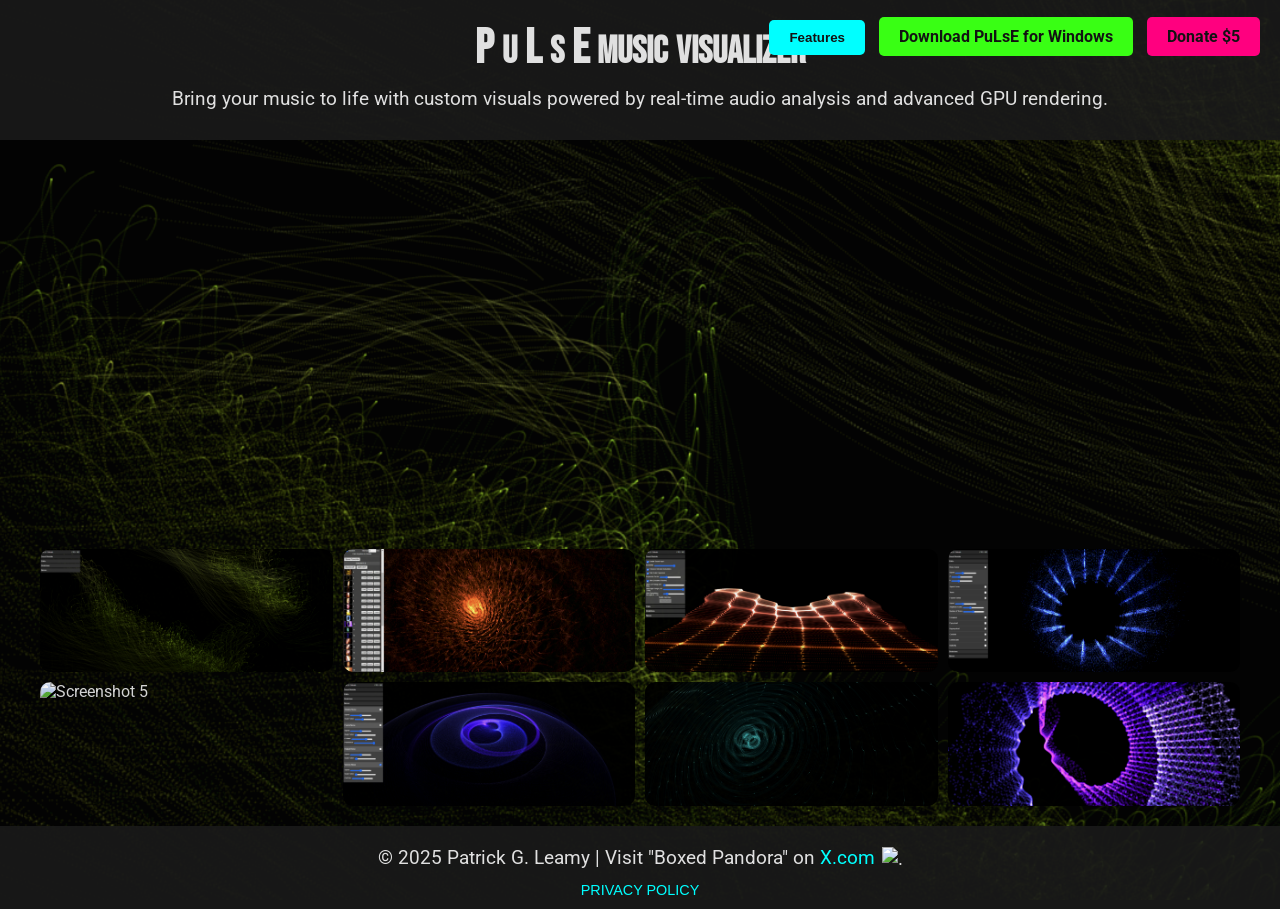
==== index.html @ ae602a89 "Add files via upload" ====
<!DOCTYPE html>
<html lang="en">
<head>
    <meta charset="UTF-8">
    <meta name="viewport" content="width=device-width, initial-scale=1.0">
    <title>PuLsE Music Visualizer</title>
    <link href="https://fonts.googleapis.com/css2?family=Roboto:wght@400;700&family=Bebas+Neue&display=swap" rel="stylesheet">
    <style>
        /* Add smooth scrolling to the entire page */
        html {
            scroll-behavior: smooth;
        }

        /* General Styles */
        body {
            margin: 0;
            font-family: 'Roboto', sans-serif;
            background-color: #121212;
            color: #e0e0e0;
            position: relative;
            overflow-x: hidden;
        }

        /* Background Image with Opacity */
        body::before {
            content: "";
            position: fixed;
            top: 0;
            left: 0;
            width: 100%;
            height: 100%;
            background-image: url('background.png'); /* Replace with your image */
            background-size: cover;
            background-position: center;
            opacity: 0.8;
            z-index: -1;
        }

        /* Header */
        header {
            text-align: center;
            padding: 20px;
            background-color: rgba(26, 26, 26, 0.9);
            position: relative;
        }

        h1 {
            font-family: 'Bebas Neue', sans-serif;
            font-size: 3em;
            margin: 0;
        }

        p {
            font-size: 1.2em;
            margin: 10px 0;
        }

        nav {
            position: absolute;
            top: 20px;
            right: 20px;
        }

        .btn {
            padding: 10px 20px;
            margin-left: 10px;
            background-color: #00ffff;
            color: #121212;
            text-decoration: none;
            font-weight: bold;
            border-radius: 5px;
            border: none;
            cursor: pointer;
            transition: opacity 0.3s ease;
        }

        .btn:hover {
            opacity: 0.9;
        }

        .btn.download {
            background-color: #39ff14;
        }

        .btn.donate {
            background-color: #ff007f;
        }

        /* Video Section */
        .video-section {
            display: flex;
            justify-content: center;
            padding: 20px;
        }

        .video-wrapper {
            position: relative;
            width: 50%;
            max-width: 600px;
            padding-bottom: 28.125%; /* 16:9 Aspect Ratio */
        }

        .video-wrapper iframe {
            position: absolute;
            top: 0;
            left: 0;
            width: 100%;
            height: 100%;
        }

        /* Screenshots Section */
        .screenshots-section {
            display: flex;
            justify-content: center;
            padding: 20px;
        }

        .screenshot-grid {
            display: grid;
            grid-template-columns: repeat(4, 1fr);
            gap: 10px;
            max-width: 1200px;
            width: 100%;
        }

        .screenshot-grid img {
            width: 100%;
            height: auto;
            object-fit: cover;
            cursor: pointer;
            opacity: 0.95;
            transition: opacity 0.3s ease;
            border-radius: 10px;
        }

        .screenshot-grid img:hover {
            opacity: 1;
        }

        /* Features Pane */
        #features-pane {
            position: fixed;
            top: 0;
            left: 0;
            width: 20%;
            height: 100%;
            background-color: rgba(26, 26, 26, 0.9);
            padding: 20px;
            opacity: 0;
            visibility: hidden;
            transition: opacity 0.3s ease-in-out;
            z-index: 1000;
        }

        #features-pane.open {
            opacity: 1;
            visibility: visible;
        }

        #close-features {
            background: none;
            border: none;
            color: #e0e0e0;
            font-size: 1.2em;
            cursor: pointer;
            margin-bottom: 20px;
        }

        #features-pane h2 {
            font-family: 'Bebas Neue', sans-serif;
            font-size: 2em;
            margin: 0 0 20px;
        }

        #features-pane ul {
            list-style: none;
            padding: 0;
        }

        #features-pane li {
            margin: 10px 0;
            font-size: 1.1em;
        }

        /* Modal for Full-Sized Images */
        .modal {
            display: none;
            position: fixed;
            z-index: 1000;
            left: 0;
            top: 0;
            width: 100%;
            height: 100%;
            background-color: rgba(0, 0, 0, 0.9);
            overflow-y: auto; /* Enable scrolling if content overflows */
        }

        .modal-content {
            display: block;
            max-width: 90vw;
            max-height: 90vh;
            object-fit: contain;
            position: absolute;
            top: 50%;
            left: 50%;
            transform: translate(-50%, -50%);
        }

        .privacy-modal-content {
            background-color: #1a1a1a;
            color: #e0e0e0;
            padding: 20px;
            border-radius: 5px;
            max-width: 80vw;
            max-height: 80vh;
            overflow-y: auto;
            position: absolute;
            top: 50%;
            left: 50%;
            transform: translate(-50%, -50%);
        }

        .close {
            position: absolute;
            top: 15px;
            right: 35px;
            color: #f1f1f1;
            font-size: 40px;
            font-weight: bold;
            cursor: pointer;
        }

        .close:hover {
            color: #bbb;
        }

        .prev, .next {
            cursor: pointer;
            position: absolute;
            top: 50%;
            width: auto;
            padding: 16px;
            margin-top: -22px;
            color: white;
            font-weight: bold;
            font-size: 18px;
            transition: 0.6s ease;
            user-select: none;
        }

        .prev {
            left: 0;
        }

        .next {
            right: 0;
        }

        .prev:hover, .next:hover {
            background-color: rgba(0, 0, 0, 0.8);
        }

        /* Footer */
        footer {
            text-align: center;
            padding: 10px;
            background-color: rgba(26, 26, 26, 0.9);
        }

        footer a {
            color: #00ffff;
            text-decoration: none;
        }

        footer a:hover {
            text-decoration: underline;
        }

        footer .privacy-btn {
            color: #00ffff;
            background: none;
            border: none;
            font-size: 0.9em;
            cursor: pointer;
            padding: 0;
        }

        footer .privacy-btn:hover {
            text-decoration: underline;
        }

        /* Responsive Design */
        @media (max-width: 768px) {
            .screenshot-grid {
                grid-template-columns: repeat(2, 1fr);
            }

            #features-pane {
                width: 40%;
            }

            nav {
                position: static;
                margin-top: 20px;
            }

            .btn {
                display: inline-block;
                margin: 5px;
            }

            .video-wrapper {
                width: 80%;
            }
        }

        @media (max-width: 480px) {
            .screenshot-grid {
                grid-template-columns: 1fr;
            }

            #features-pane {
                width: 100%;
            }

            .video-wrapper {
                width: 100%;
            }
        }

        h1 {
            font-family: 'Bebas Neue', sans-serif;
            font-size: 3em;
        }

        h1 .small {
            font-size: 0.8em;
        }
    </style>
</head>
<body>
    <!-- Header -->
    <header>
        <h1>
            <span class="large">P</span>
            <span class="small">u</span>
            <span class="large">L</span>
            <span class="small">s</span>
            <span class="large">E</span>
            <span class="small">Music</span>
            <span class="small">Visualizer</span>
        </h1>
        <p>Bring your music to life with custom visuals powered by real-time audio analysis and advanced GPU rendering.</p>
        <nav>
            <button id="features-btn" class="btn">Features</button>
            <a href="https://drive.google.com/drive/folders/1B0m5TrsdtE4u1Ck6Iwz5GfUjIjrh9o7e?usp=drive_link" class="btn download">Download PuLsE for Windows</a>
            <a href="https://www.paypal.com/donate/?hosted_button_id=KL9MTW9S89GFJ" class="btn donate">Donate $5</a>
        </nav>
    </header>

    <!-- Main Content -->
    <main>
        <!-- YouTube Video Placeholder -->
        <section class="video-section">
            <div class="video-wrapper">
                <iframe src="https://www.youtube.com/embed/2X6csBCjyRQ" frameborder="0" allow="autoplay; encrypted-media" allowfullscreen></iframe>
            </div>
        </section>

        <!-- Screenshot Grid with Modal Trigger -->
        <section class="screenshots-section">
            <div class="screenshot-grid">
                <img src="1.png" alt="Screenshot 1">
                <img src="2.png" alt="Screenshot 2">
                <img src="3.png" alt="Screenshot 3">
                <img src="4.png" alt="Screenshot 4">
                <img src="5.png" alt="Screenshot 5">
                <img src="6.png" alt="Screenshot 6">
                <img src="7.png" alt="Screenshot 7">
                <img src="8.png" alt="Screenshot 8">
            </div>
        </section>
    </main>

    <!-- Features Pane -->
    <aside id="features-pane">
        <button id="close-features">Close</button>
        <h2>Features</h2>
        <ul>
            <li>Real-time music visualization</li>
            <li>Make unique favorites</li>
            <li>Many configurable equations</li>
            <li>Save and Share Favorites</li>
            <li>Favorites Slideshow</li>
            <li>Compatibility with Windows "Stereo Mix" for audio analysis</li>
            <li>High-performance GPU accelerated point cloud rendering</li>
        </ul>
    </aside>

    <!-- Modal for Full-Sized Images -->
    <div class="modal" id="imageModal">
        <span class="close">×</span>
        <img class="modal-content" id="modalImage">
        <div class="prev">❮</div>
        <div class="next">❯</div>
    </div>

    <!-- Modal for Privacy Policy -->
    <div class="modal" id="privacyModal">
        <span class="close">×</span>
        <div class="privacy-modal-content">
            <h2>Privacy Policy for PuLsE Music Visualizer</h2>
            <p><strong>Last Updated: March 6, 2025</strong></p>
            <p>Welcome to PuLsE Music Visualizer, a desktop application developed by Patrick G. Leamy ("we," "us," or "our"). This Privacy Policy explains how we handle information when you use PuLsE Music Visualizer ("the App"). We are committed to protecting your privacy, and we want you to understand that the App is designed to operate without collecting or tracking any personal information.</p>
            <h3>Information We Collect</h3>
            <p>PuLsE Music Visualizer <strong>does not collect, store, or transmit any personal information</strong> about you. The App functions solely as a music visualizer, analyzing audio output from your device in real-time to create visual effects. No data about you, your device, or your usage is gathered, tracked, or shared.</p>
            <ul>
                <li><strong>No Personal Data</strong>: We do not collect your name, email address, IP address, or any other personally identifiable information.</li>
                <li><strong>No Audio Content</strong>: The App processes audio data locally on your device for visualization purposes only. We do not record, store, or analyze the content of the audio you play.</li>
                <li><strong>No Tracking</strong>: We do not use cookies, analytics, or any tracking technologies to monitor your activity within the App.</li>
            </ul>
            <h3>How We Use Information</h3>
            <p>Since PuLsE Music Visualizer does not collect any personal information, there is no data for us to use, share, or process beyond the real-time audio analysis required for the visualization feature. All processing occurs locally on your device and is not sent to us or any third party.</p>
            <h3>Data Sharing</h3>
            <p>We do not share any information with third parties because no personal or usage data is collected by the App.</p>
            <h3>Children’s Privacy</h3>
            <p>PuLsE Music Visualizer does not collect any personal information and is safe for use by individuals of all ages, including children. It complies with the Children’s Online Privacy Protection Act (COPPA) by not gathering any data from users.</p>
            <h3>Changes to This Privacy Policy</h3>
            <p>We may update this Privacy Policy from time to time to reflect changes in the App or legal requirements. Any updates will be posted here with a revised "Last Updated" date. Since the App does not collect data, changes are unlikely to affect your use.</p>
            <h3>Contact Us</h3>
            <p>If you have any questions about this Privacy Policy or PuLsE Music Visualizer, please contact us at <a href="mailto:pgleamy@icloud.com">pgleamy@icloud.com</a>. We’re happy to assist you.</p>
        </div>
    </div>

    <!-- Footer -->
    <footer>
        <p>© 2025 Patrick G. Leamy | Visit "Boxed Pandora" on <a href="https://twitter.com/pgleamy" target="_blank">X.com </a><img src="https://hits.sh/pgleamy.github.io/PuLsE-Music-Visualizer/hits.png.svg?color=555555" style="width: 20px; height: 14px; vertical-align: middle; margin-left: 2px;" alt="."></p>
        <button class="privacy-btn" id="privacy-btn">PRIVACY POLICY</button>
    </footer>

    <!-- JavaScript for Interactivity -->
    <script>
        // Toggle Features Pane
        document.getElementById('features-btn').addEventListener('click', () => {
            document.getElementById('features-pane').classList.add('open');
        });
        document.getElementById('close-features').addEventListener('click', () => {
            document.getElementById('features-pane').classList.remove('open');
        });

        // Modal Functionality for Screenshots
        const images = document.querySelectorAll('.screenshot-grid img');
        const imageModal = document.getElementById('imageModal');
        const modalImg = document.getElementById('modalImage');
        const closeImageBtn = imageModal.querySelector('.close');
        const prevBtn = document.querySelector('.prev');
        const nextBtn = document.querySelector('.next');
        let currentIndex = 0;

        images.forEach((img, index) => {
            img.addEventListener('click', () => {
                currentIndex = index;
                modalImg.src = img.src;
                imageModal.style.display = 'block';
            });
        });

        closeImageBtn.addEventListener('click', () => {
            imageModal.style.display = 'none';
        });

        prevBtn.addEventListener('click', () => {
            currentIndex = (currentIndex > 0) ? currentIndex - 1 : images.length - 1;
            modalImg.src = images[currentIndex].src;
        });

        nextBtn.addEventListener('click', () => {
            currentIndex = (currentIndex < images.length - 1) ? currentIndex + 1 : 0;
            modalImg.src = images[currentIndex].src;
        });

        imageModal.addEventListener('click', (e) => {
            if (e.target === imageModal) {
                imageModal.style.display = 'none';
            }
        });

        // Privacy Policy Modal
        const privacyModal = document.getElementById('privacyModal');
        const privacyBtn = document.getElementById('privacy-btn');
        const closePrivacyBtn = privacyModal.querySelector('.close');

        privacyBtn.addEventListener('click', () => {
            privacyModal.style.display = 'block';
        });

        closePrivacyBtn.addEventListener('click', () => {
            privacyModal.style.display = 'none';
        });

        privacyModal.addEventListener('click', (e) => {
            if (e.target === privacyModal) {
                privacyModal.style.display = 'none';
            }
        });
    </script>
</body>
</html>
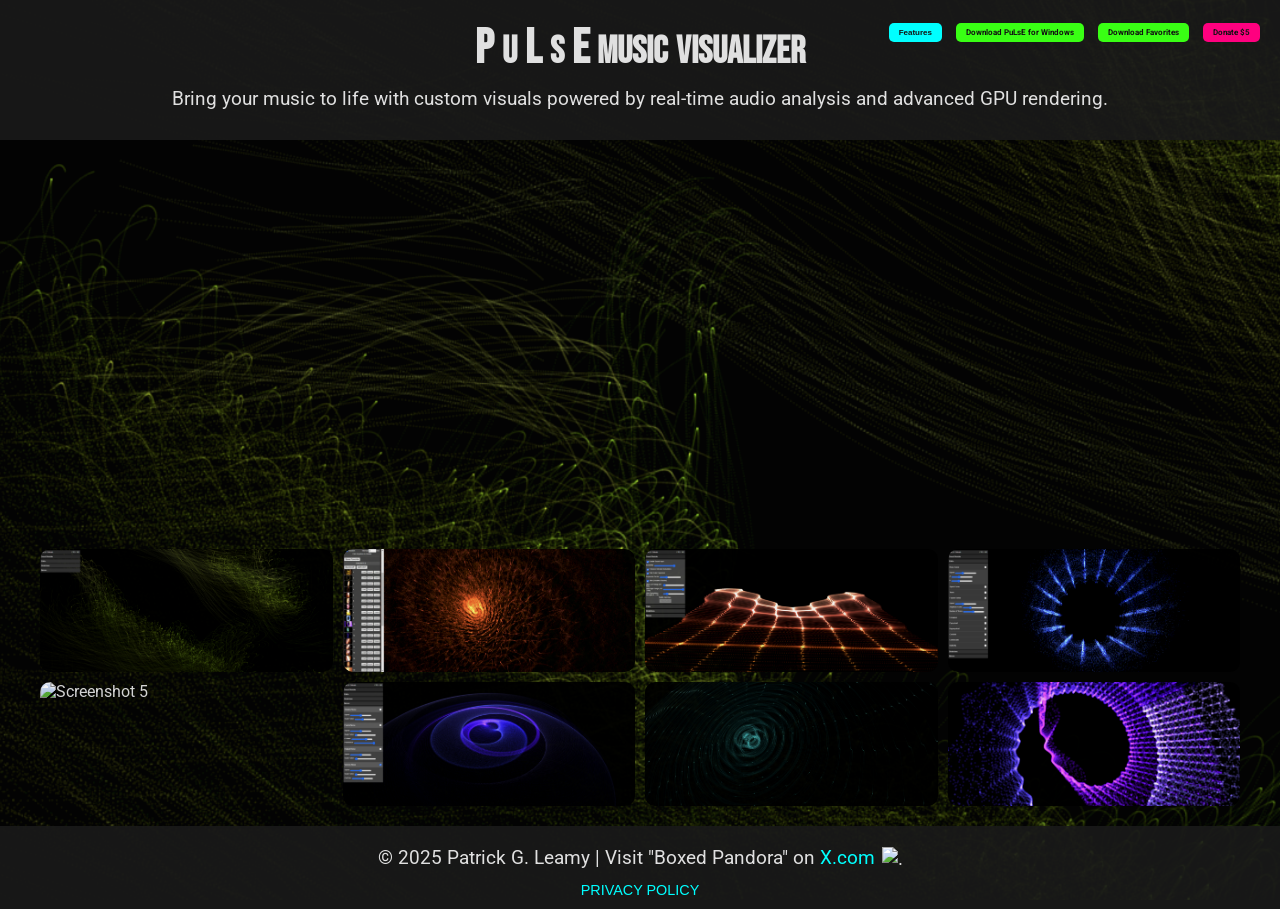
==== commit 92683410: "Update index.html" ====
--- a/index.html
+++ b/index.html
@@ -62,12 +62,13 @@
         }
 
         .btn {
-            padding: 10px 20px;
+            padding: 5px 10px; /* Updated: Half of original 10px 20px */
             margin-left: 10px;
             background-color: #00ffff;
             color: #121212;
             text-decoration: none;
             font-weight: bold;
+            font-size: 8px; /* Updated: Half of assumed 16px default */
             border-radius: 5px;
             border: none;
             cursor: pointer;
@@ -354,6 +355,7 @@
         <nav>
             <button id="features-btn" class="btn">Features</button>
             <a href="https://drive.google.com/drive/folders/1B0m5TrsdtE4u1Ck6Iwz5GfUjIjrh9o7e?usp=drive_link" class="btn download">Download PuLsE for Windows</a>
+            <a href="PuLsE-favs-11.4.json" download class="btn download" title="Download PuLsE Favorites JSON file">Download Favorites</a>
             <a href="https://www.paypal.com/donate/?hosted_button_id=KL9MTW9S89GFJ" class="btn donate">Donate $5</a>
         </nav>
     </header>
@@ -505,4 +507,4 @@
         });
     </script>
 </body>
-</html>+</html>
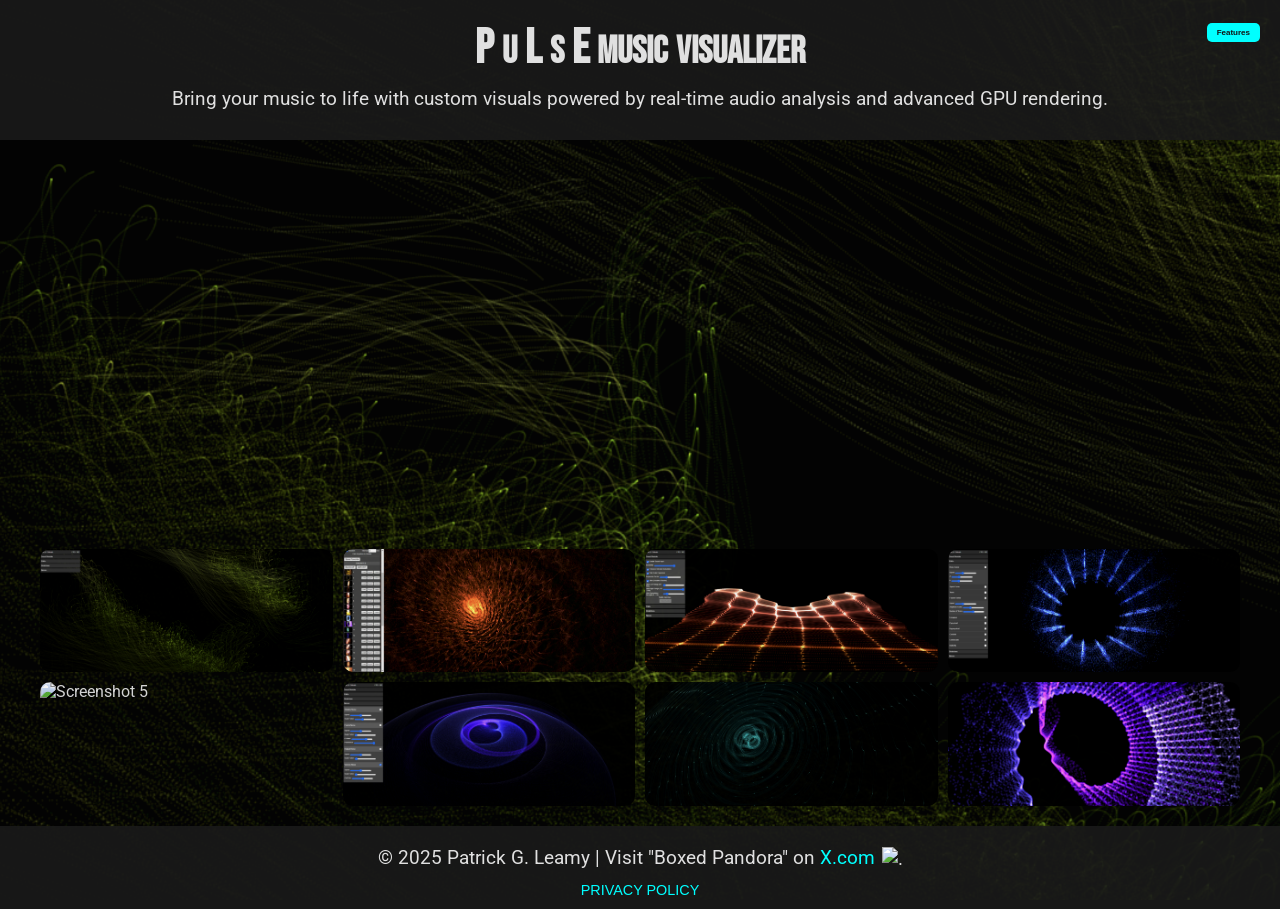
==== commit 57a426d2: "Update index.html" ====
--- a/index.html
+++ b/index.html
@@ -354,9 +354,7 @@
         <p>Bring your music to life with custom visuals powered by real-time audio analysis and advanced GPU rendering.</p>
         <nav>
             <button id="features-btn" class="btn">Features</button>
-            <a href="https://drive.google.com/drive/folders/1B0m5TrsdtE4u1Ck6Iwz5GfUjIjrh9o7e?usp=drive_link" class="btn download">Download PuLsE for Windows</a>
-            <a href="PuLsE-favs-11.4.json" download class="btn download" title="Download PuLsE Favorites JSON file">Download Favorites</a>
-            <a href="https://www.paypal.com/donate/?hosted_button_id=KL9MTW9S89GFJ" class="btn donate">Donate $5</a>
+     
         </nav>
     </header>
 
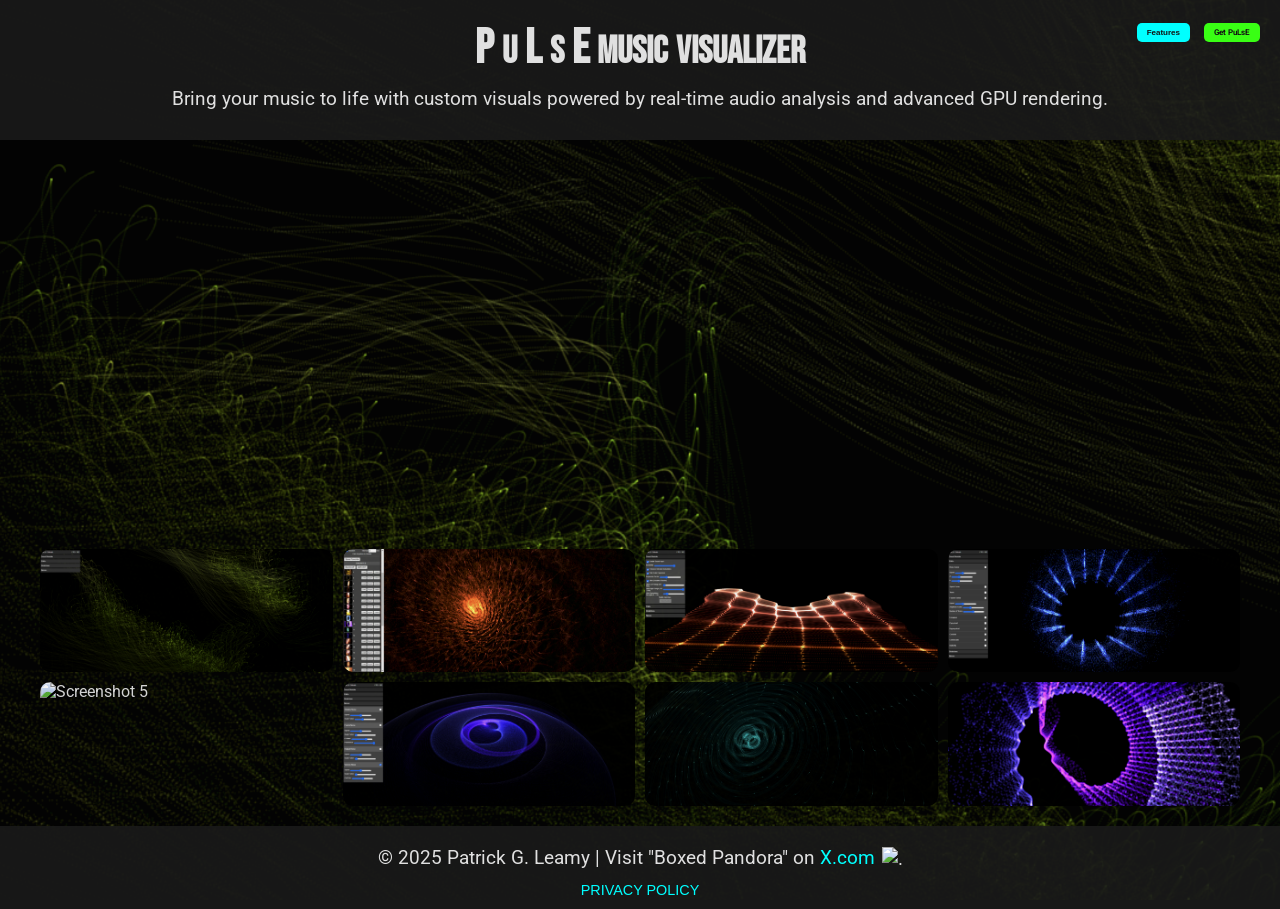
==== commit 87cccfc6: "Update index.html" ====
--- a/index.html
+++ b/index.html
@@ -354,7 +354,7 @@
         <p>Bring your music to life with custom visuals powered by real-time audio analysis and advanced GPU rendering.</p>
         <nav>
             <button id="features-btn" class="btn">Features</button>
-     
+            <a href="https://apps.microsoft.com/store/detail/9MTKFB0QCWK6?cid=DevShareMCLPCS" class="btn download" target="_blank">Get PuLsE</a>
         </nav>
     </header>
 
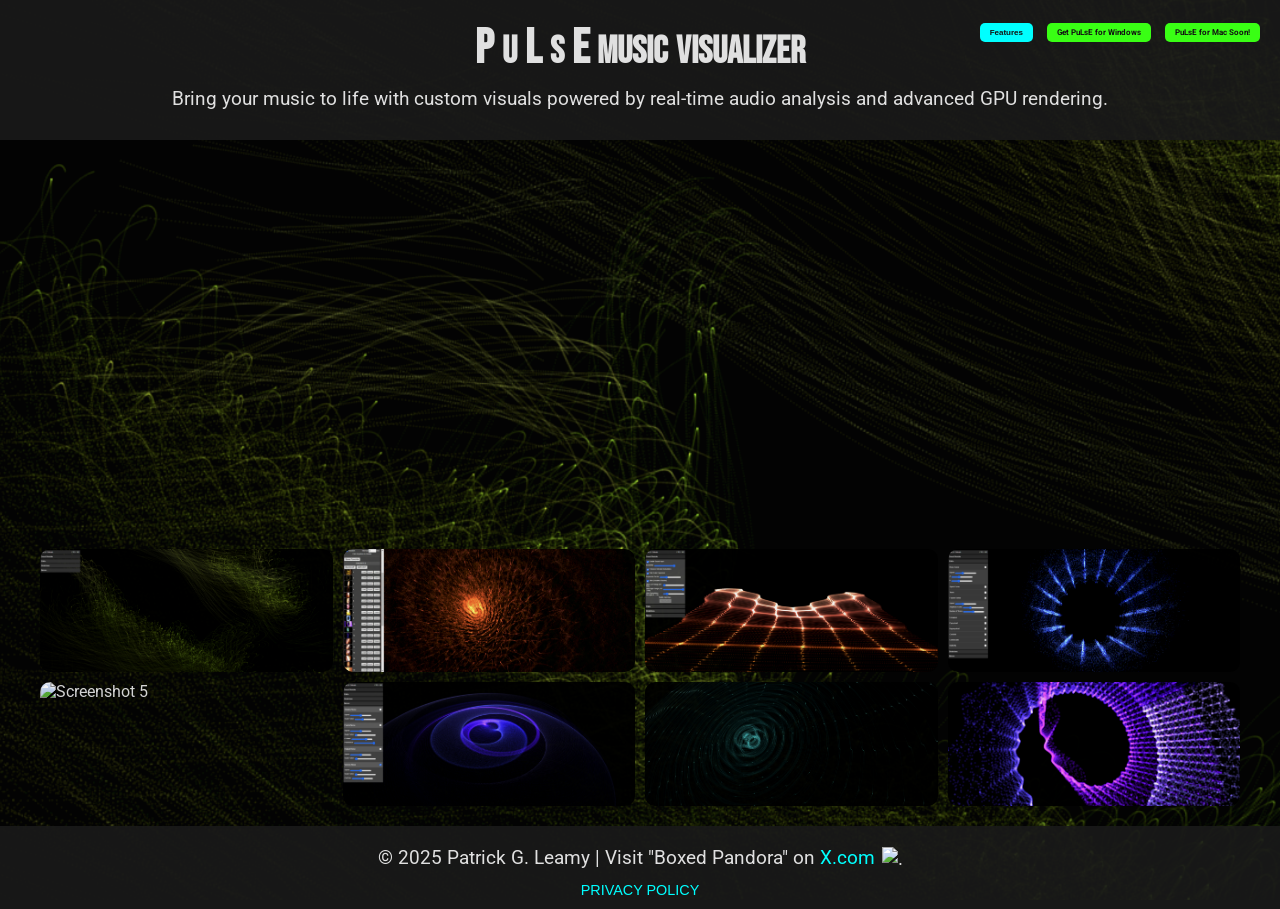
==== commit 2b5785e0: "Update index.html" ====
--- a/index.html
+++ b/index.html
@@ -354,7 +354,8 @@
         <p>Bring your music to life with custom visuals powered by real-time audio analysis and advanced GPU rendering.</p>
         <nav>
             <button id="features-btn" class="btn">Features</button>
-            <a href="https://apps.microsoft.com/store/detail/9MTKFB0QCWK6?cid=DevShareMCLPCS" class="btn download" target="_blank">Get PuLsE</a>
+            <a href="https://apps.microsoft.com/store/detail/9MTKFB0QCWK6?cid=DevShareMCLPCS" class="btn download" target="_blank">Get PuLsE for Windows</a>
+            <a href="https://pgleamy.github.io/PuLsE-Music-Visualizer/" class="btn download" target="_blank">PuLsE for Mac Soon!</a>
         </nav>
     </header>
 
@@ -390,10 +391,13 @@
             <li>Real-time music visualization</li>
             <li>Make unique favorites</li>
             <li>Many configurable equations</li>
+            <li>Fine audio reactivity controls</li>
             <li>Save and Share Favorites</li>
             <li>Favorites Slideshow</li>
-            <li>Compatibility with Windows "Stereo Mix" for audio analysis</li>
+            <li>Several pre-made favorites bundled</li>
             <li>High-performance GPU accelerated point cloud rendering</li>
+            <li>Make PuLsE your own, like no other!</li>
+
         </ul>
     </aside>
 
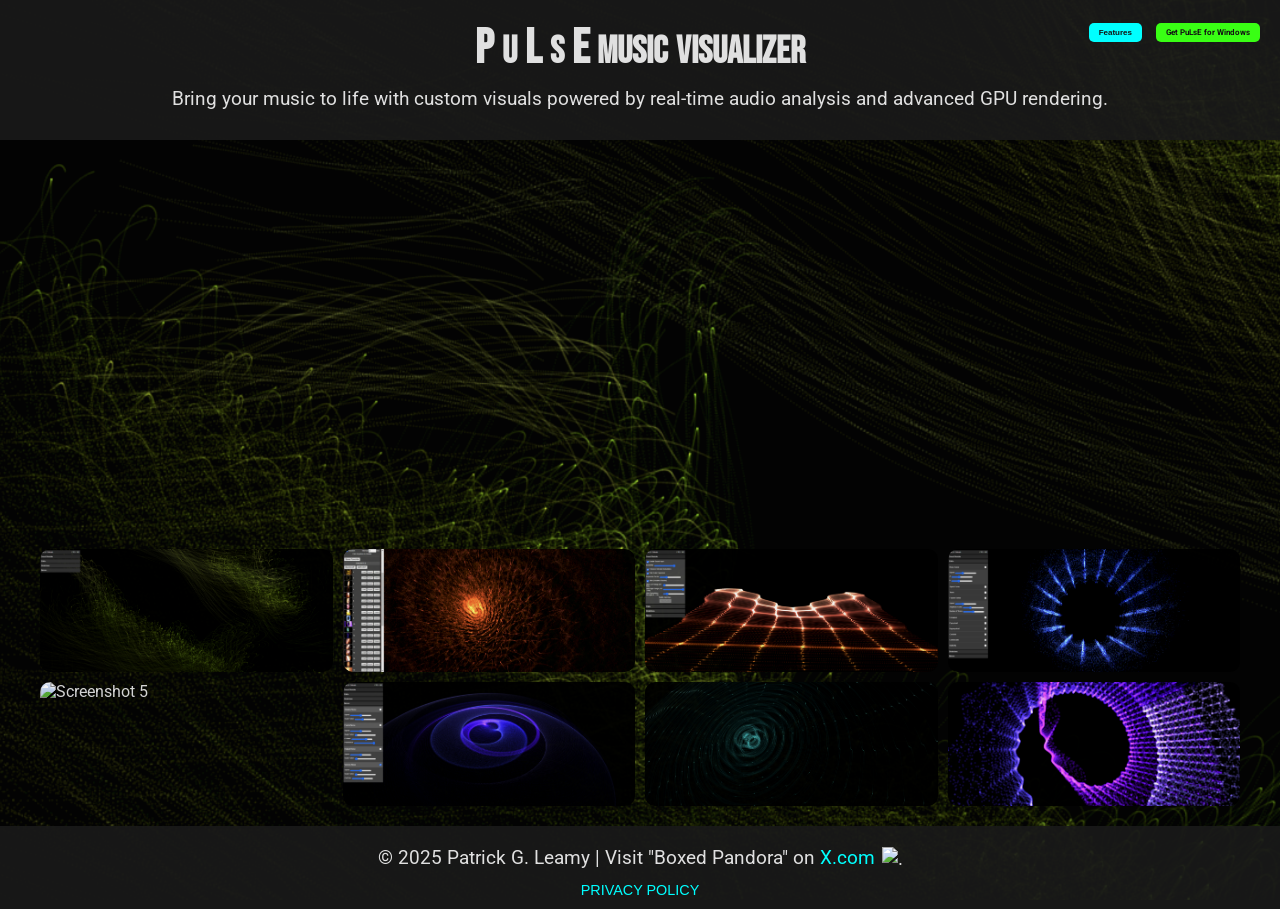
==== commit ea5389bc: "Update index.html" ====
--- a/index.html
+++ b/index.html
@@ -355,7 +355,6 @@
         <nav>
             <button id="features-btn" class="btn">Features</button>
             <a href="https://apps.microsoft.com/store/detail/9MTKFB0QCWK6?cid=DevShareMCLPCS" class="btn download" target="_blank">Get PuLsE for Windows</a>
-            <a href="https://pgleamy.github.io/PuLsE-Music-Visualizer/" class="btn download" target="_blank">PuLsE for Mac Soon!</a>
         </nav>
     </header>
 
@@ -389,10 +388,10 @@
         <h2>Features</h2>
         <ul>
             <li>Real-time music visualization</li>
-            <li>Make unique favorites</li>
-            <li>Many configurable equations</li>
+            <li>Make unique favorites. No two the same!</li>
+            <li>Community Favorites, get and share favorites with others easily</li>
+            <li>Many configurable equations and controls</li>
             <li>Fine audio reactivity controls</li>
-            <li>Save and Share Favorites</li>
             <li>Favorites Slideshow</li>
             <li>Several pre-made favorites bundled</li>
             <li>High-performance GPU accelerated point cloud rendering</li>
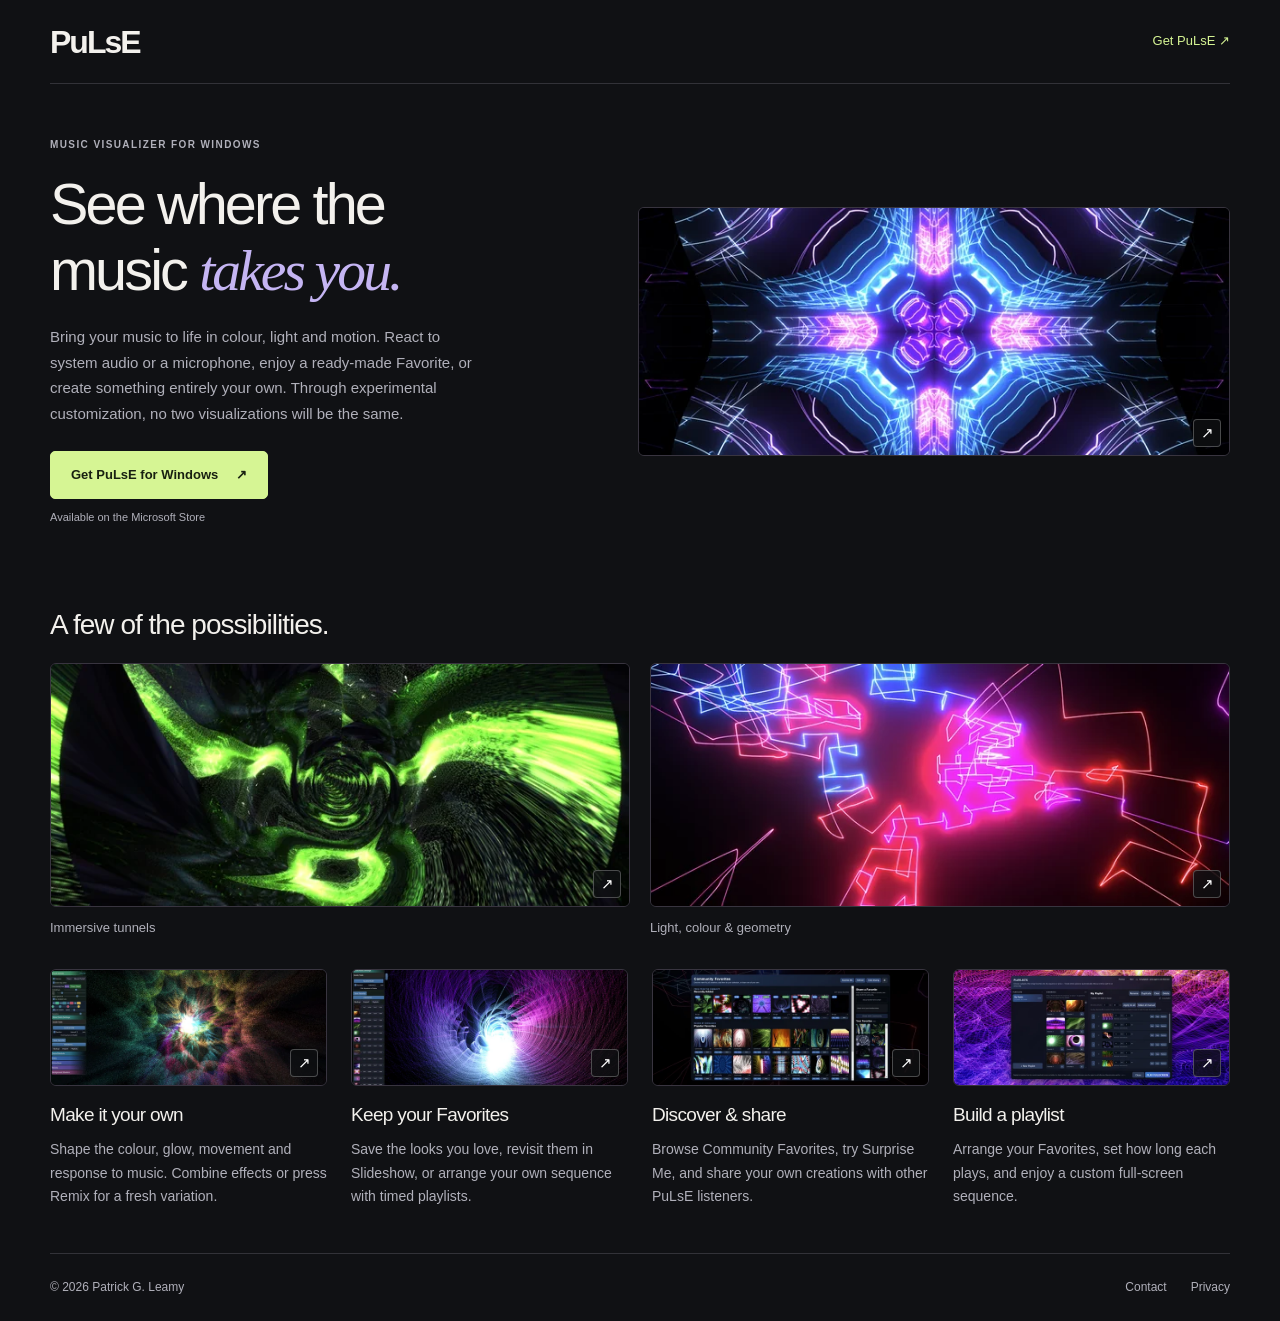
==== commit 9549aa8f: "Refresh PuLsE website with concise layout and current screenshots" ====
--- a/index.html
+++ b/index.html
@@ -1,511 +1,105 @@
-<!DOCTYPE html>
-<html lang="en">
-<head>
-    <meta charset="UTF-8">
-    <meta name="viewport" content="width=device-width, initial-scale=1.0">
-    <title>PuLsE Music Visualizer</title>
-    <link href="https://fonts.googleapis.com/css2?family=Roboto:wght@400;700&family=Bebas+Neue&display=swap" rel="stylesheet">
-    <style>
-        /* Add smooth scrolling to the entire page */
-        html {
-            scroll-behavior: smooth;
-        }
-
-        /* General Styles */
-        body {
-            margin: 0;
-            font-family: 'Roboto', sans-serif;
-            background-color: #121212;
-            color: #e0e0e0;
-            position: relative;
-            overflow-x: hidden;
-        }
-
-        /* Background Image with Opacity */
-        body::before {
-            content: "";
-            position: fixed;
-            top: 0;
-            left: 0;
-            width: 100%;
-            height: 100%;
-            background-image: url('background.png'); /* Replace with your image */
-            background-size: cover;
-            background-position: center;
-            opacity: 0.8;
-            z-index: -1;
-        }
-
-        /* Header */
-        header {
-            text-align: center;
-            padding: 20px;
-            background-color: rgba(26, 26, 26, 0.9);
-            position: relative;
-        }
-
-        h1 {
-            font-family: 'Bebas Neue', sans-serif;
-            font-size: 3em;
-            margin: 0;
-        }
-
-        p {
-            font-size: 1.2em;
-            margin: 10px 0;
-        }
-
-        nav {
-            position: absolute;
-            top: 20px;
-            right: 20px;
-        }
-
-        .btn {
-            padding: 5px 10px; /* Updated: Half of original 10px 20px */
-            margin-left: 10px;
-            background-color: #00ffff;
-            color: #121212;
-            text-decoration: none;
-            font-weight: bold;
-            font-size: 8px; /* Updated: Half of assumed 16px default */
-            border-radius: 5px;
-            border: none;
-            cursor: pointer;
-            transition: opacity 0.3s ease;
-        }
-
-        .btn:hover {
-            opacity: 0.9;
-        }
-
-        .btn.download {
-            background-color: #39ff14;
-        }
-
-        .btn.donate {
-            background-color: #ff007f;
-        }
-
-        /* Video Section */
-        .video-section {
-            display: flex;
-            justify-content: center;
-            padding: 20px;
-        }
-
-        .video-wrapper {
-            position: relative;
-            width: 50%;
-            max-width: 600px;
-            padding-bottom: 28.125%; /* 16:9 Aspect Ratio */
-        }
-
-        .video-wrapper iframe {
-            position: absolute;
-            top: 0;
-            left: 0;
-            width: 100%;
-            height: 100%;
-        }
-
-        /* Screenshots Section */
-        .screenshots-section {
-            display: flex;
-            justify-content: center;
-            padding: 20px;
-        }
-
-        .screenshot-grid {
-            display: grid;
-            grid-template-columns: repeat(4, 1fr);
-            gap: 10px;
-            max-width: 1200px;
-            width: 100%;
-        }
-
-        .screenshot-grid img {
-            width: 100%;
-            height: auto;
-            object-fit: cover;
-            cursor: pointer;
-            opacity: 0.95;
-            transition: opacity 0.3s ease;
-            border-radius: 10px;
-        }
-
-        .screenshot-grid img:hover {
-            opacity: 1;
-        }
-
-        /* Features Pane */
-        #features-pane {
-            position: fixed;
-            top: 0;
-            left: 0;
-            width: 20%;
-            height: 100%;
-            background-color: rgba(26, 26, 26, 0.9);
-            padding: 20px;
-            opacity: 0;
-            visibility: hidden;
-            transition: opacity 0.3s ease-in-out;
-            z-index: 1000;
-        }
-
-        #features-pane.open {
-            opacity: 1;
-            visibility: visible;
-        }
-
-        #close-features {
-            background: none;
-            border: none;
-            color: #e0e0e0;
-            font-size: 1.2em;
-            cursor: pointer;
-            margin-bottom: 20px;
-        }
-
-        #features-pane h2 {
-            font-family: 'Bebas Neue', sans-serif;
-            font-size: 2em;
-            margin: 0 0 20px;
-        }
-
-        #features-pane ul {
-            list-style: none;
-            padding: 0;
-        }
-
-        #features-pane li {
-            margin: 10px 0;
-            font-size: 1.1em;
-        }
-
-        /* Modal for Full-Sized Images */
-        .modal {
-            display: none;
-            position: fixed;
-            z-index: 1000;
-            left: 0;
-            top: 0;
-            width: 100%;
-            height: 100%;
-            background-color: rgba(0, 0, 0, 0.9);
-            overflow-y: auto; /* Enable scrolling if content overflows */
-        }
-
-        .modal-content {
-            display: block;
-            max-width: 90vw;
-            max-height: 90vh;
-            object-fit: contain;
-            position: absolute;
-            top: 50%;
-            left: 50%;
-            transform: translate(-50%, -50%);
-        }
-
-        .privacy-modal-content {
-            background-color: #1a1a1a;
-            color: #e0e0e0;
-            padding: 20px;
-            border-radius: 5px;
-            max-width: 80vw;
-            max-height: 80vh;
-            overflow-y: auto;
-            position: absolute;
-            top: 50%;
-            left: 50%;
-            transform: translate(-50%, -50%);
-        }
-
-        .close {
-            position: absolute;
-            top: 15px;
-            right: 35px;
-            color: #f1f1f1;
-            font-size: 40px;
-            font-weight: bold;
-            cursor: pointer;
-        }
-
-        .close:hover {
-            color: #bbb;
-        }
-
-        .prev, .next {
-            cursor: pointer;
-            position: absolute;
-            top: 50%;
-            width: auto;
-            padding: 16px;
-            margin-top: -22px;
-            color: white;
-            font-weight: bold;
-            font-size: 18px;
-            transition: 0.6s ease;
-            user-select: none;
-        }
-
-        .prev {
-            left: 0;
-        }
-
-        .next {
-            right: 0;
-        }
-
-        .prev:hover, .next:hover {
-            background-color: rgba(0, 0, 0, 0.8);
-        }
-
-        /* Footer */
-        footer {
-            text-align: center;
-            padding: 10px;
-            background-color: rgba(26, 26, 26, 0.9);
-        }
-
-        footer a {
-            color: #00ffff;
-            text-decoration: none;
-        }
-
-        footer a:hover {
-            text-decoration: underline;
-        }
-
-        footer .privacy-btn {
-            color: #00ffff;
-            background: none;
-            border: none;
-            font-size: 0.9em;
-            cursor: pointer;
-            padding: 0;
-        }
-
-        footer .privacy-btn:hover {
-            text-decoration: underline;
-        }
-
-        /* Responsive Design */
-        @media (max-width: 768px) {
-            .screenshot-grid {
-                grid-template-columns: repeat(2, 1fr);
-            }
-
-            #features-pane {
-                width: 40%;
-            }
-
-            nav {
-                position: static;
-                margin-top: 20px;
-            }
-
-            .btn {
-                display: inline-block;
-                margin: 5px;
-            }
-
-            .video-wrapper {
-                width: 80%;
-            }
-        }
-
-        @media (max-width: 480px) {
-            .screenshot-grid {
-                grid-template-columns: 1fr;
-            }
-
-            #features-pane {
-                width: 100%;
-            }
-
-            .video-wrapper {
-                width: 100%;
-            }
-        }
-
-        h1 {
-            font-family: 'Bebas Neue', sans-serif;
-            font-size: 3em;
-        }
-
-        h1 .small {
-            font-size: 0.8em;
-        }
-    </style>
-</head>
-<body>
-    <!-- Header -->
-    <header>
-        <h1>
-            <span class="large">P</span>
-            <span class="small">u</span>
-            <span class="large">L</span>
-            <span class="small">s</span>
-            <span class="large">E</span>
-            <span class="small">Music</span>
-            <span class="small">Visualizer</span>
-        </h1>
-        <p>Bring your music to life with custom visuals powered by real-time audio analysis and advanced GPU rendering.</p>
-        <nav>
-            <button id="features-btn" class="btn">Features</button>
-            <a href="https://apps.microsoft.com/store/detail/9MTKFB0QCWK6?cid=DevShareMCLPCS" class="btn download" target="_blank">Get PuLsE for Windows</a>
-        </nav>
-    </header>
-
-    <!-- Main Content -->
-    <main>
-        <!-- YouTube Video Placeholder -->
-        <section class="video-section">
-            <div class="video-wrapper">
-                <iframe src="https://www.youtube.com/embed/2X6csBCjyRQ" frameborder="0" allow="autoplay; encrypted-media" allowfullscreen></iframe>
-            </div>
-        </section>
-
-        <!-- Screenshot Grid with Modal Trigger -->
-        <section class="screenshots-section">
-            <div class="screenshot-grid">
-                <img src="1.png" alt="Screenshot 1">
-                <img src="2.png" alt="Screenshot 2">
-                <img src="3.png" alt="Screenshot 3">
-                <img src="4.png" alt="Screenshot 4">
-                <img src="5.png" alt="Screenshot 5">
-                <img src="6.png" alt="Screenshot 6">
-                <img src="7.png" alt="Screenshot 7">
-                <img src="8.png" alt="Screenshot 8">
-            </div>
-        </section>
-    </main>
-
-    <!-- Features Pane -->
-    <aside id="features-pane">
-        <button id="close-features">Close</button>
-        <h2>Features</h2>
-        <ul>
-            <li>Real-time music visualization</li>
-            <li>Make unique favorites. No two the same!</li>
-            <li>Community Favorites, get and share favorites with others easily</li>
-            <li>Many configurable equations and controls</li>
-            <li>Fine audio reactivity controls</li>
-            <li>Favorites Slideshow</li>
-            <li>Several pre-made favorites bundled</li>
-            <li>High-performance GPU accelerated point cloud rendering</li>
-            <li>Make PuLsE your own, like no other!</li>
-
-        </ul>
-    </aside>
-
-    <!-- Modal for Full-Sized Images -->
-    <div class="modal" id="imageModal">
-        <span class="close">×</span>
-        <img class="modal-content" id="modalImage">
-        <div class="prev">❮</div>
-        <div class="next">❯</div>
-    </div>
-
-    <!-- Modal for Privacy Policy -->
-    <div class="modal" id="privacyModal">
-        <span class="close">×</span>
-        <div class="privacy-modal-content">
-            <h2>Privacy Policy for PuLsE Music Visualizer</h2>
-            <p><strong>Last Updated: March 6, 2025</strong></p>
-            <p>Welcome to PuLsE Music Visualizer, a desktop application developed by Patrick G. Leamy ("we," "us," or "our"). This Privacy Policy explains how we handle information when you use PuLsE Music Visualizer ("the App"). We are committed to protecting your privacy, and we want you to understand that the App is designed to operate without collecting or tracking any personal information.</p>
-            <h3>Information We Collect</h3>
-            <p>PuLsE Music Visualizer <strong>does not collect, store, or transmit any personal information</strong> about you. The App functions solely as a music visualizer, analyzing audio output from your device in real-time to create visual effects. No data about you, your device, or your usage is gathered, tracked, or shared.</p>
-            <ul>
-                <li><strong>No Personal Data</strong>: We do not collect your name, email address, IP address, or any other personally identifiable information.</li>
-                <li><strong>No Audio Content</strong>: The App processes audio data locally on your device for visualization purposes only. We do not record, store, or analyze the content of the audio you play.</li>
-                <li><strong>No Tracking</strong>: We do not use cookies, analytics, or any tracking technologies to monitor your activity within the App.</li>
-            </ul>
-            <h3>How We Use Information</h3>
-            <p>Since PuLsE Music Visualizer does not collect any personal information, there is no data for us to use, share, or process beyond the real-time audio analysis required for the visualization feature. All processing occurs locally on your device and is not sent to us or any third party.</p>
-            <h3>Data Sharing</h3>
-            <p>We do not share any information with third parties because no personal or usage data is collected by the App.</p>
-            <h3>Children’s Privacy</h3>
-            <p>PuLsE Music Visualizer does not collect any personal information and is safe for use by individuals of all ages, including children. It complies with the Children’s Online Privacy Protection Act (COPPA) by not gathering any data from users.</p>
-            <h3>Changes to This Privacy Policy</h3>
-            <p>We may update this Privacy Policy from time to time to reflect changes in the App or legal requirements. Any updates will be posted here with a revised "Last Updated" date. Since the App does not collect data, changes are unlikely to affect your use.</p>
-            <h3>Contact Us</h3>
-            <p>If you have any questions about this Privacy Policy or PuLsE Music Visualizer, please contact us at <a href="mailto:pgleamy@icloud.com">pgleamy@icloud.com</a>. We’re happy to assist you.</p>
-        </div>
-    </div>
-
-    <!-- Footer -->
-    <footer>
-        <p>© 2025 Patrick G. Leamy | Visit "Boxed Pandora" on <a href="https://twitter.com/pgleamy" target="_blank">X.com </a><img src="https://hits.sh/pgleamy.github.io/PuLsE-Music-Visualizer/hits.png.svg?color=555555" style="width: 20px; height: 14px; vertical-align: middle; margin-left: 2px;" alt="."></p>
-        <button class="privacy-btn" id="privacy-btn">PRIVACY POLICY</button>
-    </footer>
-
-    <!-- JavaScript for Interactivity -->
-    <script>
-        // Toggle Features Pane
-        document.getElementById('features-btn').addEventListener('click', () => {
-            document.getElementById('features-pane').classList.add('open');
-        });
-        document.getElementById('close-features').addEventListener('click', () => {
-            document.getElementById('features-pane').classList.remove('open');
-        });
-
-        // Modal Functionality for Screenshots
-        const images = document.querySelectorAll('.screenshot-grid img');
-        const imageModal = document.getElementById('imageModal');
-        const modalImg = document.getElementById('modalImage');
-        const closeImageBtn = imageModal.querySelector('.close');
-        const prevBtn = document.querySelector('.prev');
-        const nextBtn = document.querySelector('.next');
-        let currentIndex = 0;
-
-        images.forEach((img, index) => {
-            img.addEventListener('click', () => {
-                currentIndex = index;
-                modalImg.src = img.src;
-                imageModal.style.display = 'block';
-            });
-        });
-
-        closeImageBtn.addEventListener('click', () => {
-            imageModal.style.display = 'none';
-        });
-
-        prevBtn.addEventListener('click', () => {
-            currentIndex = (currentIndex > 0) ? currentIndex - 1 : images.length - 1;
-            modalImg.src = images[currentIndex].src;
-        });
-
-        nextBtn.addEventListener('click', () => {
-            currentIndex = (currentIndex < images.length - 1) ? currentIndex + 1 : 0;
-            modalImg.src = images[currentIndex].src;
-        });
-
-        imageModal.addEventListener('click', (e) => {
-            if (e.target === imageModal) {
-                imageModal.style.display = 'none';
-            }
-        });
-
-        // Privacy Policy Modal
-        const privacyModal = document.getElementById('privacyModal');
-        const privacyBtn = document.getElementById('privacy-btn');
-        const closePrivacyBtn = privacyModal.querySelector('.close');
-
-        privacyBtn.addEventListener('click', () => {
-            privacyModal.style.display = 'block';
-        });
-
-        closePrivacyBtn.addEventListener('click', () => {
-            privacyModal.style.display = 'none';
-        });
-
-        privacyModal.addEventListener('click', (e) => {
-            if (e.target === privacyModal) {
-                privacyModal.style.display = 'none';
-            }
-        });
-    </script>
-</body>
-</html>
+<!doctype html>
+<html lang="en">
+<head>
+  <meta charset="utf-8">
+  <meta name="viewport" content="width=device-width, initial-scale=1">
+  <meta name="theme-color" content="#101114">
+  <meta name="description" content="Bring your music to life with PuLsE for Windows. Explore colourful 3D visuals, make them your own, and share your Favorites.">
+  <meta property="og:title" content="PuLsE — See where the music takes you.">
+  <meta property="og:description" content="Real-time music visualization for Windows. Explore, create and share your own world of colour and motion.">
+  <meta property="og:type" content="website">
+  <meta property="og:url" content="https://pgleamy.github.io/PuLsE-Music-Visualizer/">
+  <link rel="canonical" href="https://pgleamy.github.io/PuLsE-Music-Visualizer/">
+  <link rel="icon" href="assets/favicon.svg" type="image/svg+xml">
+  <link rel="stylesheet" href="styles.css">
+  <script src="site.js" defer></script>
+  <title>PuLsE — Music Visualizer for Windows</title>
+</head>
+<body>
+  <a class="skip-link" href="#main">Skip to content</a>
+  <header class="site-header wrap">
+    <a class="wordmark" href="#" aria-label="PuLsE home">PuLsE</a>
+    <nav aria-label="Main navigation">
+      <a href="https://apps.microsoft.com/store/detail/9MTKFB0QCWK6?cid=DevShareMCLPCS">Get PuLsE <span aria-hidden="true">↗</span></a>
+    </nav>
+  </header>
+
+  <main id="main" class="wrap">
+    <section class="hero" aria-labelledby="hero-title">
+      <div class="hero-copy">
+        <p class="eyebrow">MUSIC VISUALIZER FOR WINDOWS</p>
+        <h1 id="hero-title">See where the music <em>takes you.</em></h1>
+        <p class="hero-description">Bring your music to life in colour, light and motion. React to system audio or a microphone, enjoy a ready-made Favorite, or create something entirely your own. Through experimental customization, no two visualizations will be the same.</p>
+        <a class="button" href="https://apps.microsoft.com/store/detail/9MTKFB0QCWK6?cid=DevShareMCLPCS">Get PuLsE for Windows <span aria-hidden="true">↗</span></a>
+        <p class="store-note">Available on the Microsoft Store</p>
+      </div>
+      <figure class="capture hero-figure" aria-label="Featured PuLsE visualization">
+        <a class="capture-open" href="assets/screenshots/demo-2-full.webp" aria-label="Enlarge blue and violet kaleidoscopic visualization">
+          <img src="assets/screenshots/demo-2-1200.webp" srcset="assets/screenshots/demo-2-640.webp 640w, assets/screenshots/demo-2-1200.webp 1200w" sizes="(max-width: 650px) calc(100vw - 36px), 560px" width="3440" height="1440" fetchpriority="high" alt="Blue, cyan and violet lines forming a luminous symmetrical PuLsE visualization">
+        </a>
+      </figure>
+    </section>
+
+    <section class="gallery-section" id="explore" aria-labelledby="gallery-title">
+      <h2 id="gallery-title">A few of the possibilities.</h2>
+      <div class="gallery">
+        <figure class="capture">
+          <a class="capture-open" href="assets/screenshots/demo-1-full.webp" aria-label="Enlarge immersive green tunnel visualization">
+            <img src="assets/screenshots/demo-1-640.webp" srcset="assets/screenshots/demo-1-640.webp 640w, assets/screenshots/demo-1-1200.webp 1200w" sizes="(max-width: 650px) calc(100vw - 36px), 560px" width="3440" height="1440" loading="lazy" decoding="async" alt="Glowing green patterns flowing through a deep PuLsE tunnel">
+          </a>
+          <figcaption>Immersive tunnels</figcaption>
+        </figure>
+        <figure class="capture">
+          <a class="capture-open" href="assets/screenshots/demo-3-full.webp" aria-label="Enlarge colourful light and geometry visualization">
+            <img src="assets/screenshots/demo-3-640.webp" srcset="assets/screenshots/demo-3-640.webp 640w, assets/screenshots/demo-3-1200.webp 1200w" sizes="(max-width: 650px) calc(100vw - 36px), 560px" width="3440" height="1440" loading="lazy" decoding="async" alt="Angular pink, red and blue light patterns against a dark PuLsE background">
+          </a>
+          <figcaption>Light, colour &amp; geometry</figcaption>
+        </figure>
+      </div>
+      <div class="features" id="features">
+        <article>
+          <a class="capture-open feature-capture" href="assets/screenshots/control-panel-full.webp" aria-label="Enlarge the PuLsE control panel">
+            <img src="assets/screenshots/control-panel-640.webp" srcset="assets/screenshots/control-panel-640.webp 640w, assets/screenshots/control-panel-1200.webp 1200w" sizes="(max-width: 650px) calc(100vw - 36px), 370px" width="3440" height="1440" loading="lazy" decoding="async" alt="PuLsE control panel beside a colourful point cloud, showing colour, glow, Remix and effect controls">
+          </a>
+          <h3>Make it your own</h3>
+          <p>Shape the colour, glow, movement and response to music. Combine effects or press Remix for a fresh variation.</p>
+        </article>
+        <article>
+          <a class="capture-open feature-capture" href="assets/screenshots/favorites-full.webp" aria-label="Enlarge the saved Favorites panel">
+            <img src="assets/screenshots/favorites-640.webp" srcset="assets/screenshots/favorites-640.webp 640w, assets/screenshots/favorites-1200.webp 1200w" sizes="(max-width: 650px) calc(100vw - 36px), 370px" width="3440" height="1440" loading="lazy" decoding="async" alt="Saved Favorites with Load, Update and Export controls beside a purple and cyan visualization">
+          </a>
+          <h3>Keep your Favorites</h3>
+          <p>Save the looks you love, revisit them in Slideshow, or arrange your own sequence with timed playlists.</p>
+        </article>
+        <article>
+          <a class="capture-open feature-capture" href="assets/screenshots/community-favorites-full.webp" aria-label="Enlarge Community Favorites">
+            <img src="assets/screenshots/community-favorites-640.webp" srcset="assets/screenshots/community-favorites-640.webp 640w, assets/screenshots/community-favorites-1200.webp 1200w" sizes="(max-width: 650px) calc(100vw - 36px), 370px" width="3440" height="1440" loading="lazy" decoding="async" alt="Community Favorites showing Recently Added and Popular creations, with options to play, save and share">
+          </a>
+          <h3>Discover &amp; share</h3>
+          <p>Browse Community Favorites, try Surprise Me, and share your own creations with other PuLsE listeners.</p>
+        </article>
+        <article>
+          <a class="capture-open feature-capture" href="assets/screenshots/playlists-full.webp" aria-label="Enlarge the Playlists workspace">
+            <img src="assets/screenshots/playlists-640.webp" srcset="assets/screenshots/playlists-640.webp 640w, assets/screenshots/playlists-1200.webp 1200w" sizes="(max-width: 650px) calc(100vw - 36px), (max-width: 900px) 420px, 277px" width="3440" height="1440" loading="lazy" decoding="async" alt="PuLsE Playlists workspace with saved Favorites arranged into a timed sequence">
+          </a>
+          <h3>Build a playlist</h3>
+          <p>Arrange your Favorites, set how long each plays, and enjoy a custom full-screen sequence.</p>
+        </article>
+      </div>
+    </section>
+  </main>
+
+  <footer class="site-footer wrap">
+    <div class="footer-row">
+      <p>© <span id="copyright-year">2026</span> Patrick G. Leamy</p>
+      <div class="footer-links"><a href="mailto:pgleamy@icloud.com">Contact</a><a href="privacy%20policy/index.html">Privacy</a></div>
+    </div>
+  </footer>
+
+  <dialog class="lightbox" aria-label="Enlarged screenshot">
+    <button class="lightbox-close" type="button" aria-label="Close enlarged screenshot">×</button>
+    <img alt="" width="3440" height="1440">
+    <a class="lightbox-original" href="assets/screenshots/demo-2-full.webp" target="_blank" rel="noopener">Open full-size image <span aria-hidden="true">↗</span></a>
+  </dialog>
+</body>
+</html>
--- a/styles.css
+++ b/styles.css
@@ -0,0 +1,98 @@
+@charset "UTF-8";
+
+:root {
+  color-scheme: dark;
+  --bg: #101114;
+  --text: #f3f1ed;
+  --muted: #b0b0ba;
+  --line: #323238;
+  --lime: #d6f594;
+  --lilac: #c5b5f3;
+}
+* { box-sizing: border-box; }
+html { scroll-behavior: smooth; scroll-padding-top: 24px; }
+body { margin: 0; background: var(--bg); color: var(--text); font-family: Arial, Helvetica, sans-serif; line-height: 1.7; }
+body:has(dialog[open]) { overflow: hidden; }
+h1, h2, h3, p, figure { margin: 0; }
+h1, h2, h3 { font-weight: 500; line-height: 1.15; letter-spacing: -.035em; text-wrap: balance; }
+h1 { font-size: clamp(42px, 4.5vw, 62px); letter-spacing: -.05em; max-width: 480px; }
+h2 { font-size: 28px; }
+h3 { font-size: 19px; }
+em { color: var(--lilac); font-family: Georgia, 'Times New Roman', serif; font-weight: 400; }
+a { color: inherit; text-underline-offset: 4px; }
+a:hover { color: var(--lime); }
+a:focus-visible, button:focus-visible { outline: 3px solid var(--lime); outline-offset: 5px; }
+button { font: inherit; }
+::selection { background: var(--lilac); color: var(--bg); }
+.wrap { max-width: 1180px; width: calc(100% - 80px); margin-inline: auto; }
+.skip-link { position: fixed; top: 12px; left: 12px; transform: translateY(-180%); padding: 10px 20px; background: var(--lime); color: var(--bg); z-index: 20; }
+.skip-link:focus { transform: translateY(0); }
+.site-header { min-height: 84px; display: flex; align-items: center; justify-content: space-between; gap: 24px; border-bottom: 1px solid var(--line); }
+.wordmark { font-size: 32px; font-weight: 800; letter-spacing: -2px; text-decoration: none; line-height: 1; }
+.site-header nav { display: flex; align-items: center; gap: 28px; }
+.site-header nav a { font-size: 13px; color: var(--muted); text-decoration: none; }
+.site-header nav a:last-child { color: var(--lime); }
+.site-header nav a:hover { color: var(--text); }
+.hero { display: grid; grid-template-columns: 1fr 1.1fr; gap: 50px; align-items: center; padding-block: 52px; }
+.eyebrow { font-size: 10px; font-weight: 700; letter-spacing: .14em; color: var(--muted); margin-bottom: 18px; }
+.hero-description { max-width: 430px; color: var(--muted); font-size: 15px; margin-top: 20px; }
+.button { display: inline-flex; align-items: center; gap: 18px; background: var(--lime); border: 1px solid var(--lime); color: #182011; border-radius: 5px; font-size: 13px; font-weight: 700; line-height: 1.5; text-decoration: none; padding: 13px 20px; margin-top: 25px; }
+.button:hover { color: #182011; background: #e5ffb4; }
+.store-note { font-size: 11px; color: var(--muted); margin-top: 9px; }
+.gallery-section { padding-block: 30px 44px; }
+.gallery-section h2 { margin-bottom: 22px; }
+.gallery { display: grid; grid-template-columns: repeat(2, 1fr); gap: 20px; }
+.gallery figcaption { font-size: 13px; color: var(--muted); padding-top: 10px; }
+.features { display: grid; grid-template-columns: repeat(4, 1fr); gap: 24px; margin-top: 30px; }
+.features p { margin-top: 12px; color: var(--muted); font-size: 14px; }
+.site-footer { padding-block: 23px; border-top: 1px solid var(--line); color: var(--muted); }
+.footer-row { display: flex; justify-content: space-between; align-items: center; gap: 20px; font-size: 12px; }
+.footer-links { display: flex; gap: 24px; }
+.footer-links a { text-decoration: none; }
+.capture-open { display: block; position: relative; overflow: hidden; border: 1px solid #38343f; border-radius: 6px; background: #090a0d; cursor: zoom-in; }
+.capture-open img { display: block; width: 100%; height: auto; aspect-ratio: 43 / 18; object-fit: contain; }
+.capture-open::after { content: '↗'; position: absolute; right: 8px; bottom: 8px; width: 26px; height: 26px; display: grid; place-items: center; background: #101114c9; color: white; border: 1px solid #ffffff40; border-radius: 4px; font-size: 15px; line-height: 1; }
+.feature-capture { margin-bottom: 18px; }
+.capture-open:focus-visible { outline-offset: -6px; }
+.lightbox { background: #111216; color: var(--text); border: 1px solid #55515f; border-radius: 8px; width: min(94vw, 1500px); max-width: 94vw; padding: 50px 18px 12px; max-height: 94dvh; overflow: auto; }
+.lightbox::backdrop { background: #07070bf0; }
+.lightbox img { display: block; object-fit: contain; width: 100%; height: auto; max-height: 75dvh; }
+.lightbox-original { display: block; width: fit-content; margin: 10px auto 4px; font-size: 12px; color: var(--lilac); }
+.lightbox-close { position: absolute; right: 12px; top: 4px; width: 44px; height: 44px; border: 0; background: transparent; color: white; font-size: 32px; cursor: pointer; }
+/* Shared styles for the standalone privacy page. */
+.site-header:has(.header-inner) { display: block; width: 100%; max-width: none; border: 0; }
+.header-inner { min-height: 84px; display: flex; align-items: center; justify-content: space-between; gap: 24px; border-bottom: 1px solid var(--line); }
+.text-link { font-size: 13px; text-decoration: none; }
+.privacy-main { max-width: 800px; padding-block: 55px 70px; }
+.privacy-main h1 { font-size: 48px; margin: 22px 0; }
+.privacy-main h2 { font-size: 24px; margin: 34px 0 14px; }
+.privacy-main p { color: var(--muted); font-size: 15px; margin-block: 14px; }
+.privacy-main a { color: var(--lilac); }
+.privacy-main .eyebrow { font-size: 10px; }
+@media (max-width: 900px) {
+  .wrap { width: calc(100% - 48px); }
+  .hero { gap: 28px; }
+  .hero h1 { font-size: 46px; }
+  .features { grid-template-columns: repeat(2, 1fr); }
+}
+@media (max-width: 650px) {
+  .wrap { width: calc(100% - 36px); }
+  .site-header, .header-inner { min-height: 72px; gap: 16px; }
+  .wordmark { font-size: 28px; }
+  .site-header nav { gap: 18px; }
+  .site-header nav a { font-size: 12px; }
+  .hero { grid-template-columns: 1fr; gap: 28px; padding-block: 34px; }
+  .hero h1 { font-size: clamp(42px, 10vw, 56px); max-width: 470px; }
+  .hero-description { margin-top: 17px; }
+  .eyebrow { margin-bottom: 14px; }
+  h2 { font-size: 25px; }
+  .gallery-section { padding-block: 12px 30px; }
+  .gallery { grid-template-columns: 1fr; gap: 22px; }
+  .features { grid-template-columns: 1fr; gap: 23px; margin-top: 24px; }
+  .features p { margin-top: 8px; }
+  .footer-row { align-items: flex-start; flex-direction: column; gap: 12px; }
+  .footer-links { gap: 22px; }
+  .privacy-main { padding-block: 35px; }
+  .privacy-main h1 { font-size: 40px; }
+}
+@media (prefers-reduced-motion: reduce) { html { scroll-behavior: auto; } }
